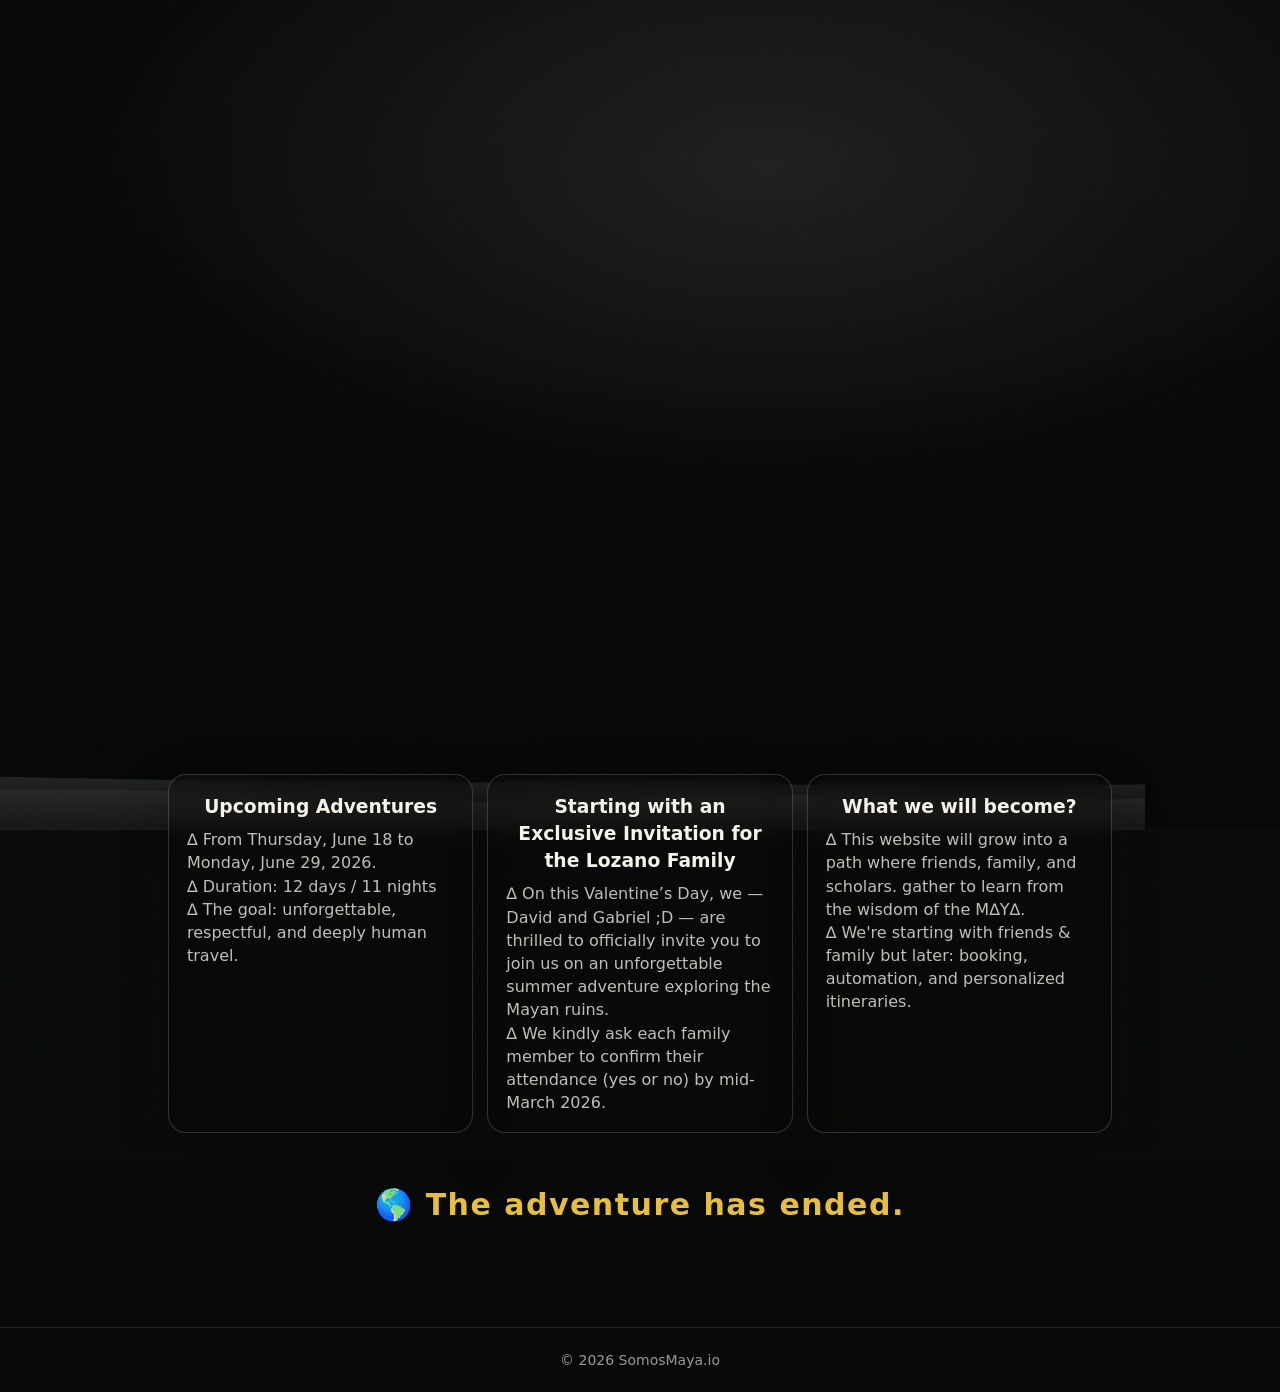
==== index.html @ 398464ed "Lighten hero image overlay" ====
<!doctype html>
<html lang="en">
<head>
  <meta charset="utf-8" />
  <meta name="viewport" content="width=device-width,initial-scale=1" />
  <title>Hola Familia</title>
  <meta name="description" content="Adventure Awaits! Travel. Culture. Play. Save the Date: June 18, 2026 - June 29, 2026" />
  <!-- Favicon -->
  <link rel="icon" type="image/png" sizes="64x64" href="assets/m2m2.png">
  <!-- Open Graph (WhatsApp uses these) -->
  <meta property="og:title" content="Hola Familia Lozano" />
  <meta property="og:description" content="Adventure Awaits! Travel. Culture. Play. Save the Date: June 18, 2026 – June 29, 2026" />
  <meta property="og:url" content="https://somosmaya.io/" />
  <meta property="og:type" content="website" />

  
  <style>
    :root{
      --bg: #070a08;
      --fg: #f4f2ea;
      --muted: rgba(244,242,234,.78);
      --line: rgba(244,242,234,.18);
      --card: rgba(0,0,0,.22);
      --shadow: 0 18px 60px rgba(0,0,0,.45);
    }

    * { box-sizing: border-box; }
    body {
      margin: 0;
      font-family: ui-sans-serif, system-ui, -apple-system, Segoe UI, Roboto, Arial;
      background: var(--bg);
      color: var(--fg);
      line-height: 1.45;
      overflow-x: hidden;
    }

    /* HERO */
    .hero {
      position: relative;
      min-height: 92vh;
      display: grid;
      place-items: center;
      padding: 44px 18px 90px;
      isolation: isolate;
    }

    /* Background image (replace later with your own) */
    .hero::before{
      content:"";
      position:absolute; inset:0;
      background:
        radial-gradient(1200px 600px at 60% 20%, rgba(255,255,255,.10), transparent 60%),
        linear-gradient(to bottom, rgba(0,0,0,.22), rgba(0,0,0,.34)),
        url("assets/calakmul.jpeg");
      background-size: cover;
      background-position: center;
      z-index: -3;
      filter: saturate(0.95) contrast(1.05);
    }

    /* Soft grain */
    .grain{
      position:absolute; inset:-40%;
      background-image: url("data:image/svg+xml,%3Csvg xmlns='http://www.w3.org/2000/svg' width='240' height='240'%3E%3Cfilter id='n'%3E%3CfeTurbulence type='fractalNoise' baseFrequency='.9' numOctaves='3' stitchTiles='stitch'/%3E%3C/filter%3E%3Crect width='240' height='240' filter='url(%23n)' opacity='.18'/%3E%3C/svg%3E");
      background-size: 240px 240px;
      opacity: .18;
      z-index: -1;
      pointer-events:none;
      mix-blend-mode: overlay;
      animation: drift 16s linear infinite;
    }
    @keyframes drift { from { transform: translate3d(0,0,0);} to { transform: translate3d(120px,80px,0);} }

    .wrap{
      width: min(980px, 100%);
      display: grid;
      gap: 18px;
      justify-items: center;
      text-align: center;
      padding: 28px 18px;
    }

    /* Logo placeholder */
    /*.logo{
      width: 120px;
      height: 120px;
      display: grid;
      place-items: center;
      background: transparent;
      border: none;
      box-shadow: none;
      border-radius: 0;
      overflow: visible;*/
    .logo{
      display: flex;
      justify-content: center;
      align-items: center;
      margin-bottom: 10px;
    }

    .logo img{
      width: 300px;
      height: auto;
      display: block;
    }
    
    .logo span{
      font-weight: 800;
      letter-spacing: .08em;
      font-size: 14px;
      color: var(--muted);
    }

    h1{
      margin: 0;
      font-size: clamp(88px, 12vw, 136px);
      letter-spacing: -0.02em;
      color: #FF3B81;
    }

    .sub{
      margin: 0;
      font-size: clamp(16px, 2.2vw, 20px);
      color: var(--muted);
      max-width: 46ch;
    }

    .ctaRow{
      display: flex;
      gap: 12px;
      margin-top: 10px;
      flex-wrap: wrap;
      justify-content: center;
    }

    .btn{
      display: inline-flex;
      align-items: center;
      justify-content: center;
      gap: 10px;
      padding: 12px 16px;
      border-radius: 14px;
      text-decoration: none;
      border: 1px solid var(--line);
      background: rgba(0,0,0,.28);
      color: var(--fg);
      backdrop-filter: blur(10px);
      transition: transform .15s ease, background .15s ease, border-color .15s ease;
    }
    .btn:hover{ transform: translateY(-2px); background: rgba(0,0,0,.38); border-color: rgba(244,242,234,.28); }

    .btnPrimary{
      background: rgba(244,242,234,.92);
      color: #101010;
      border-color: rgba(244,242,234,.92);
      font-weight: 700;
    }
    .btnPrimary:hover{ background: rgba(244,242,234,1); }

    /* CONTENT */
    .section{
      width: min(980px, 100%);
      margin: -54px auto 0;
      padding: 0 18px 70px;
      position: relative;
      z-index: 1;
    }

    .grid{
      display: grid;
      grid-template-columns: repeat(3, minmax(0,1fr));
      gap: 14px;
    }
    @media (max-width: 860px){
      .grid{ grid-template-columns: 1fr; }
      .section{ margin-top: -28px; }
    }

    .card{
      border: 1px solid var(--line);
      background: var(--card);
      border-radius: 18px;
      padding: 18px;
      box-shadow: 0 18px 50px rgba(0,0,0,.28);
      backdrop-filter: blur(10px);
    }
    .card h3{ 
      margin: 0 0 8px; 
      text-align: center;
    }
    .card p{ margin: 0; color: var(--muted); }



    .countdownWrapper{
      margin-top: 50px;
      text-align: center;
    }
    
    .countdown{
      font-size: clamp(22px, 3vw, 30px);
      font-weight: 700;
      color: #E7BE42;
      letter-spacing: .05em;
    }

            
    footer{
      border-top: 1px solid rgba(244,242,234,.10);
      color: rgba(244,242,234,.62);
      padding: 22px 18px;
      text-align: center;
      font-size: 14px;
    }

    /* Organic animated SVG "wind/river" */
    .waves{
      position:absolute;
      left:0; right:0;
      bottom:-2px;
      height: 210px;
      z-index: -2;
      opacity: .55;
      filter: drop-shadow(0 30px 60px rgba(0,0,0,.55));
      pointer-events:none;
    }
  </style>
</head>

<body>
  <main class="hero">
    <div class="grain"></div>

    <!-- Organic animated waves -->
    <svg class="waves" viewBox="0 0 1200 220" preserveAspectRatio="none" aria-hidden="true">
      <defs>
        <linearGradient id="g" x1="0" x2="0" y1="0" y2="1">
          <stop offset="0" stop-color="rgba(244,242,234,0.22)"></stop>
          <stop offset="1" stop-color="rgba(244,242,234,0.02)"></stop>
        </linearGradient>
      </defs>

      <path fill="url(#g)">
        <animate attributeName="d" dur="10s" repeatCount="indefinite"
          values="
          M0,160 C200,130 320,210 520,170 C720,130 880,220 1200,170 L1200,220 L0,220 Z;
          M0,170 C240,220 340,120 560,170 C760,220 900,120 1200,175 L1200,220 L0,220 Z;
          M0,160 C200,130 320,210 520,170 C720,130 880,220 1200,170 L1200,220 L0,220 Z
          " />
      </path>

      <path fill="rgba(244,242,234,0.10)">
        <animate attributeName="d" dur="14s" repeatCount="indefinite"
          values="
          M0,175 C260,145 380,230 600,185 C820,140 980,220 1200,185 L1200,220 L0,220 Z;
          M0,185 C220,235 420,140 650,190 C880,240 980,150 1200,190 L1200,220 L0,220 Z;
          M0,175 C260,145 380,230 600,185 C820,140 980,220 1200,185 L1200,220 L0,220 Z
          " />
      </path>
    </svg>

  </main>

  <section class="section" id="coming">
  
    <!-- opens .gri d -->
    <div class="grid">
      
      <div class="card">
        <h3>Upcoming Adventures</h3>
        <p>  ∆ From Thursday, June 18 to Monday, June 29, 2026. </p>
        <p>  ∆ Duration: 12 days / 11 nights </p>
        <p>  ∆ The goal: unforgettable, respectful, and deeply human travel.</p>
      </div>
      
      <div class="card">
        <h3> Starting with an Exclusive Invitation for the Lozano Family</h3>
        <p>  ∆ On this Valentine’s Day, we — David and Gabriel ;D — are thrilled to officially invite you to join us on an unforgettable summer adventure exploring the Mayan ruins. </p>
        <p> </p>
        <p>  ∆ We kindly ask each family member to confirm their attendance (yes or no) by mid-March 2026.</p>
      </div>
      
      <div class="card">
        <h3>What we will become?</h3>
        <p>  ∆ This website will grow into a path where friends, family, and scholars. 
         gather to learn from the wisdom of the M∆Y∆. </p>
        <p>  ∆ We're starting with friends & family but later: booking, automation, 
          and personalized itineraries.</p>
      </div>
    
    </div>
    <!-- closes .gri d -->
    
    <div class="countdownWrapper">
      <p id="countdown" class="countdown"></p>
    </div>
    
  </section>

  <footer>
    © <span id="y"></span> SomosMaya.io
  </footer>
<!-- v1
  <script>
    document.getElementById("y").textContent = new Date().getFullYear();
  </script>
  -->
  <script>
    // Footer year
    document.getElementById("y").textContent = new Date().getFullYear();
  
    // Countdown
    const targetDate = new Date("June 18, 2026 00:00:00").getTime();
    const countdownEl = document.getElementById("countdown");
  
    function updateCountdown() {
      const now = new Date().getTime();
      const difference = targetDate - now;
  
      const days = Math.ceil(difference / (1000 * 60 * 60 * 24));
  
      if (days > 0) {
        countdownEl.textContent = `⏳ ${days} days until June 18, 2026 ⏳`;
      } else {
        countdownEl.textContent = "🌎 The adventure has ended.";
      }
    }
  
    updateCountdown();
    setInterval(updateCountdown, 86400000);
  </script>


  
</body>
</html>
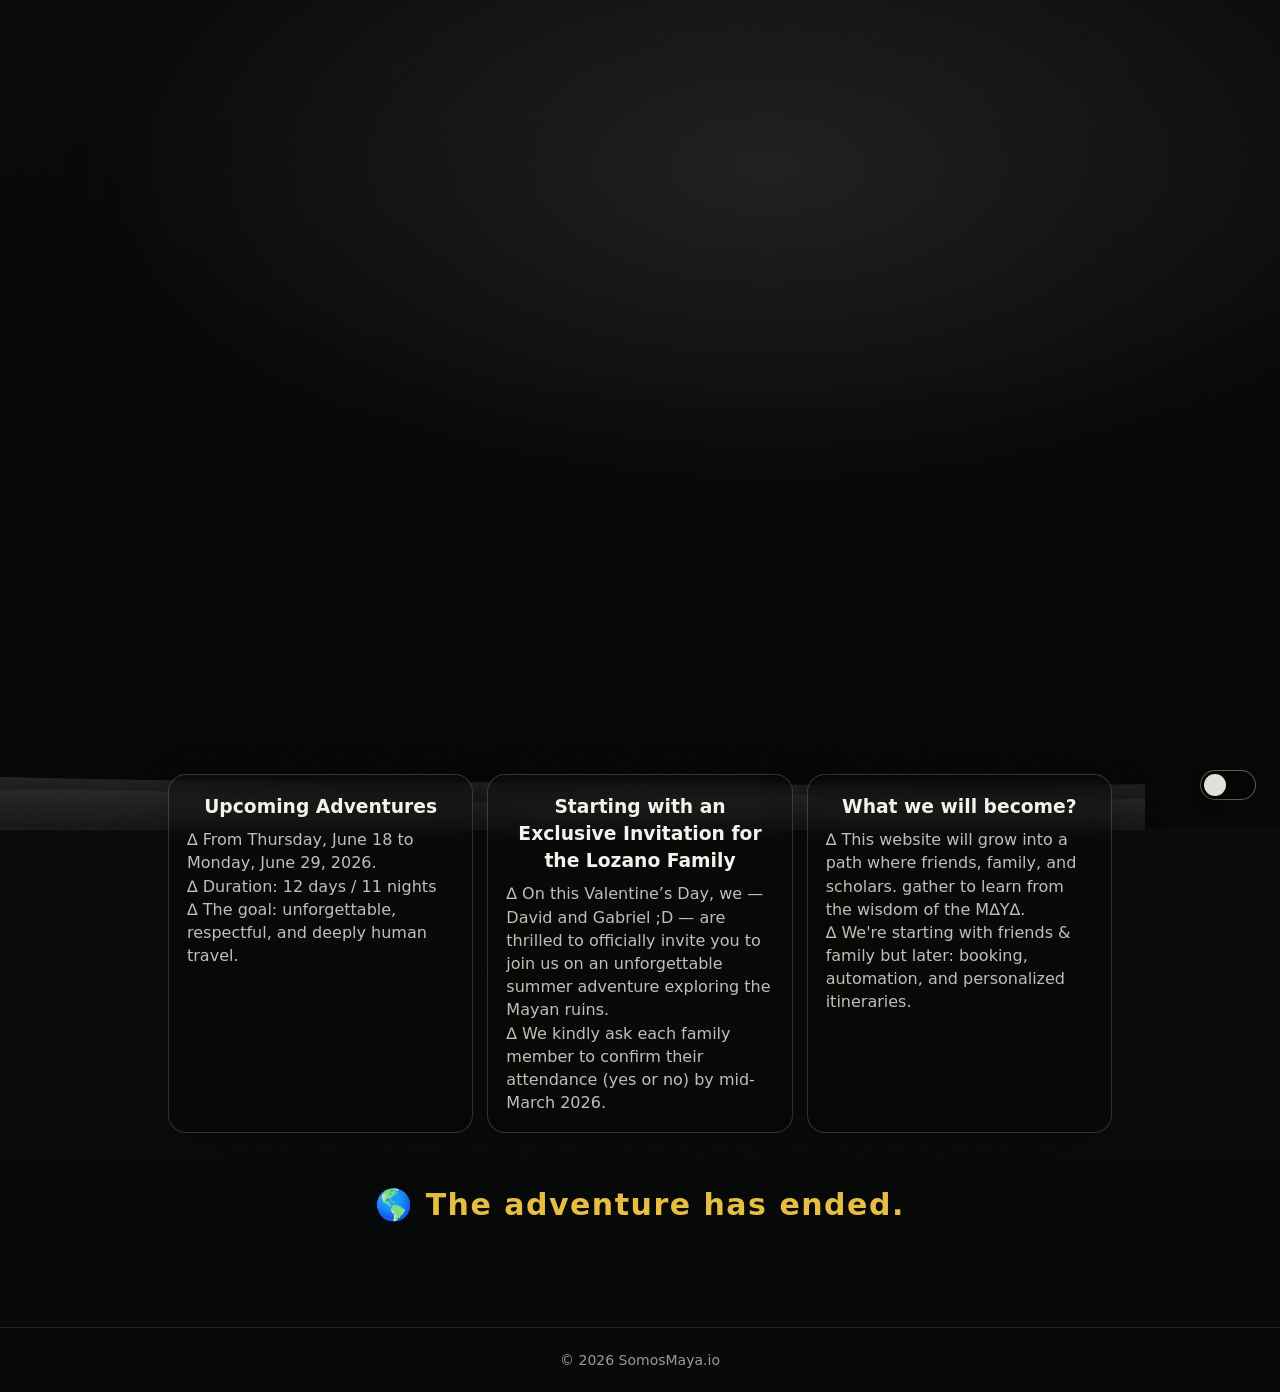
==== commit 539fd8c1: "Add Edzna hero image toggle" ====
--- a/index.html
+++ b/index.html
@@ -56,6 +56,15 @@
       background-position: center;
       z-index: -3;
       filter: saturate(0.95) contrast(1.05);
+    }
+
+    .hero.is-edzna::before{
+      background:
+        radial-gradient(1200px 600px at 60% 20%, rgba(255,255,255,.10), transparent 60%),
+        linear-gradient(to bottom, rgba(0,0,0,.22), rgba(0,0,0,.34)),
+        url("assets/edzna.JPG");
+      background-size: cover;
+      background-position: center;
     }
 
     /* Soft grain */
@@ -157,6 +166,42 @@
     }
     .btnPrimary:hover{ background: rgba(244,242,234,1); }
 
+    .heroToggle{
+      position: absolute;
+      right: 24px;
+      bottom: 28px;
+      width: 56px;
+      height: 30px;
+      padding: 3px;
+      border: 1px solid rgba(244,242,234,.38);
+      border-radius: 999px;
+      background: rgba(0,0,0,.34);
+      backdrop-filter: blur(10px);
+      cursor: pointer;
+      z-index: 2;
+    }
+
+    .heroToggle::before{
+      content: "";
+      display: block;
+      width: 22px;
+      height: 22px;
+      border-radius: 999px;
+      background: rgba(244,242,234,.92);
+      box-shadow: 0 5px 18px rgba(0,0,0,.32);
+      transition: transform .22s ease, background .22s ease;
+    }
+
+    .heroToggle[aria-pressed="true"]::before{
+      transform: translateX(26px);
+      background: #E7BE42;
+    }
+
+    .heroToggle:hover{
+      border-color: rgba(244,242,234,.62);
+      background: rgba(0,0,0,.44);
+    }
+
     /* CONTENT */
     .section{
       width: min(980px, 100%);
@@ -174,6 +219,7 @@
     @media (max-width: 860px){
       .grid{ grid-template-columns: 1fr; }
       .section{ margin-top: -28px; }
+      .heroToggle{ right: 18px; bottom: 22px; }
     }
 
     .card{
@@ -258,6 +304,8 @@
           " />
       </path>
     </svg>
+
+    <button class="heroToggle" type="button" aria-label="Show next hero image" aria-pressed="false"></button>
 
   </main>
 
@@ -308,6 +356,19 @@
   <script>
     // Footer year
     document.getElementById("y").textContent = new Date().getFullYear();
+
+    // Hero image switcher
+    const heroEl = document.querySelector(".hero");
+    const heroToggle = document.querySelector(".heroToggle");
+    const edznaPreload = new Image();
+    edznaPreload.src = "assets/edzna.JPG";
+
+    if (heroEl && heroToggle) {
+      heroToggle.addEventListener("click", () => {
+        const showingEdzna = heroEl.classList.toggle("is-edzna");
+        heroToggle.setAttribute("aria-pressed", String(showingEdzna));
+      });
+    }
   
     // Countdown
     const targetDate = new Date("June 18, 2026 00:00:00").getTime();
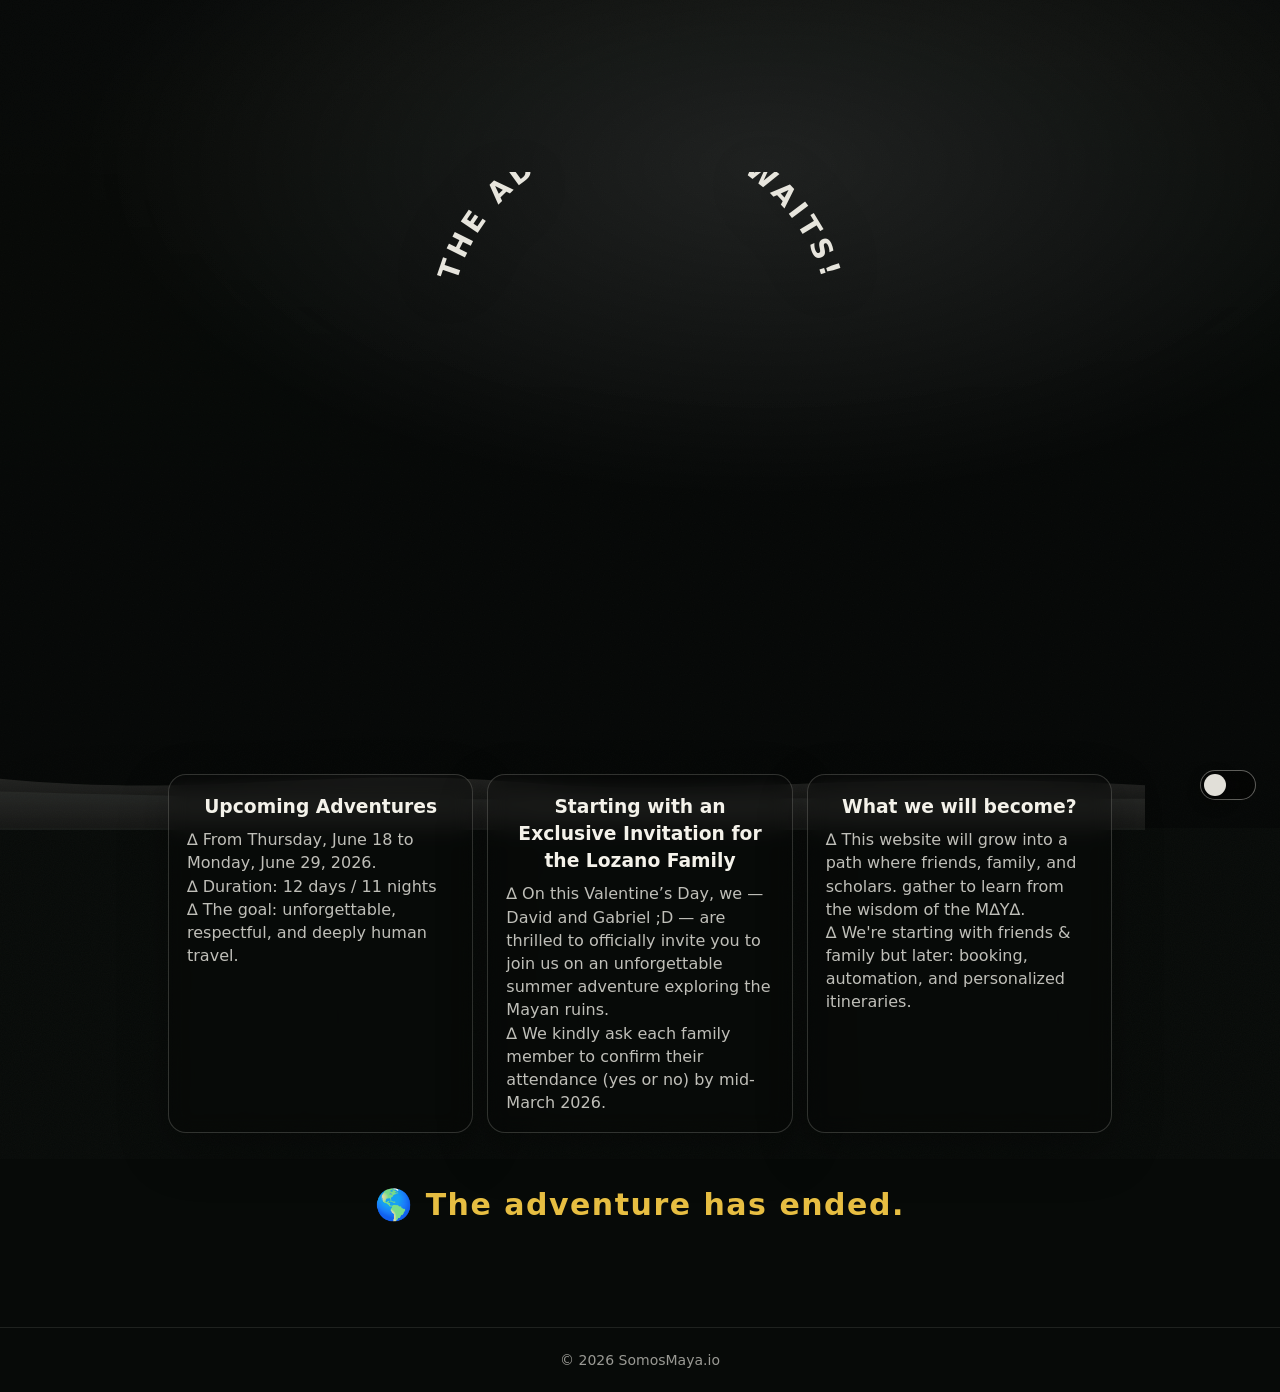
==== commit 1956695b: "Add curved adventure text to hero" ====
--- a/index.html
+++ b/index.html
@@ -202,6 +202,26 @@
       background: rgba(0,0,0,.44);
     }
 
+    .heroArc{
+      position: absolute;
+      left: 50%;
+      top: 34%;
+      width: min(520px, 82vw);
+      height: auto;
+      transform: translate(-50%, -50%);
+      z-index: 1;
+      pointer-events: none;
+      filter: drop-shadow(0 8px 24px rgba(0,0,0,.42));
+    }
+
+    .heroArc text{
+      fill: rgba(244,242,234,.94);
+      font-size: 28px;
+      font-weight: 800;
+      letter-spacing: .15em;
+      text-transform: uppercase;
+    }
+
     /* CONTENT */
     .section{
       width: min(980px, 100%);
@@ -220,6 +240,8 @@
       .grid{ grid-template-columns: 1fr; }
       .section{ margin-top: -28px; }
       .heroToggle{ right: 18px; bottom: 22px; }
+      .heroArc{ top: 32%; width: min(420px, 88vw); }
+      .heroArc text{ font-size: 24px; letter-spacing: .12em; }
     }
 
     .card{
@@ -303,6 +325,17 @@
           M0,175 C260,145 380,230 600,185 C820,140 980,220 1200,185 L1200,220 L0,220 Z
           " />
       </path>
+    </svg>
+
+    <svg class="heroArc" viewBox="0 0 520 220" aria-hidden="true">
+      <defs>
+        <path id="adventureArc" d="M70 160 A190 190 0 0 1 450 160"></path>
+      </defs>
+      <text>
+        <textPath href="#adventureArc" startOffset="50%" text-anchor="middle">
+          The adventure awaits!
+        </textPath>
+      </text>
     </svg>
 
     <button class="heroToggle" type="button" aria-label="Show next hero image" aria-pressed="false"></button>
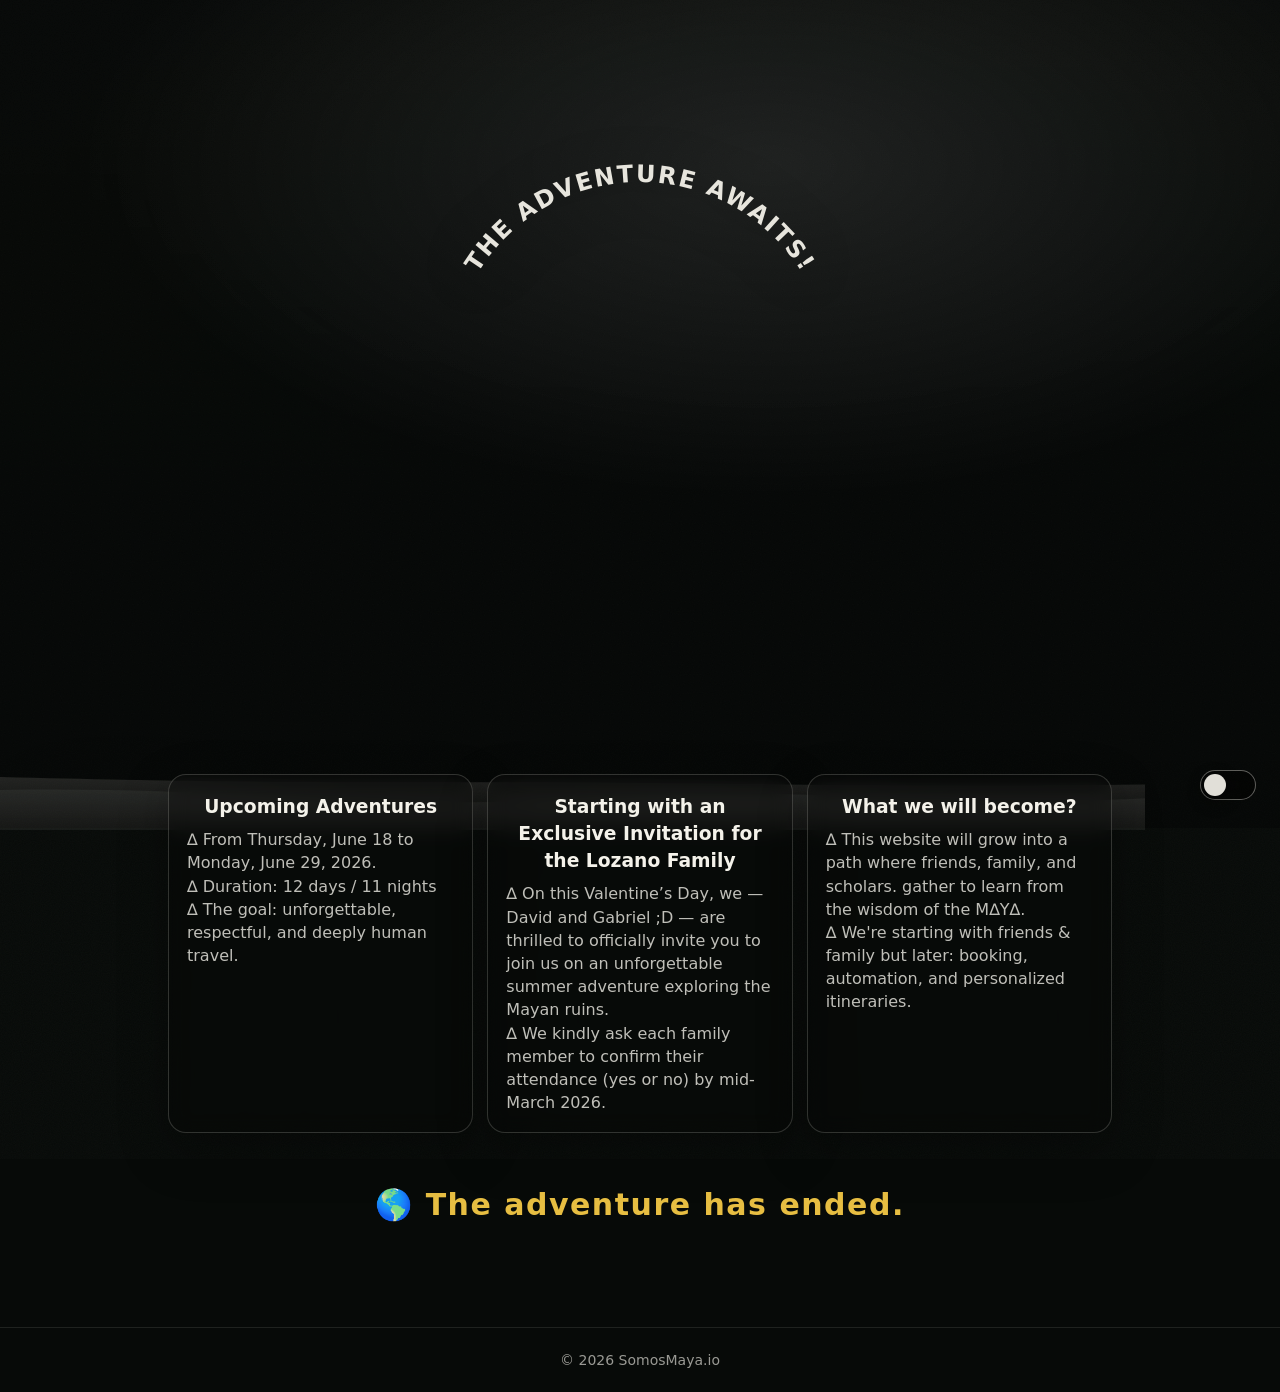
==== commit b86ff983: "Fix clipped hero arc text" ====
--- a/index.html
+++ b/index.html
@@ -216,9 +216,9 @@
 
     .heroArc text{
       fill: rgba(244,242,234,.94);
-      font-size: 28px;
+      font-size: 24px;
       font-weight: 800;
-      letter-spacing: .15em;
+      letter-spacing: .08em;
       text-transform: uppercase;
     }
 
@@ -241,7 +241,7 @@
       .section{ margin-top: -28px; }
       .heroToggle{ right: 18px; bottom: 22px; }
       .heroArc{ top: 32%; width: min(420px, 88vw); }
-      .heroArc text{ font-size: 24px; letter-spacing: .12em; }
+      .heroArc text{ font-size: 21px; letter-spacing: .06em; }
     }
 
     .card{
@@ -327,9 +327,9 @@
       </path>
     </svg>
 
-    <svg class="heroArc" viewBox="0 0 520 220" aria-hidden="true">
+    <svg class="heroArc" viewBox="0 0 520 320" aria-hidden="true">
       <defs>
-        <path id="adventureArc" d="M70 160 A190 190 0 0 1 450 160"></path>
+        <path id="adventureArc" d="M70 250 A190 190 0 0 1 450 250"></path>
       </defs>
       <text>
         <textPath href="#adventureArc" startOffset="50%" text-anchor="middle">
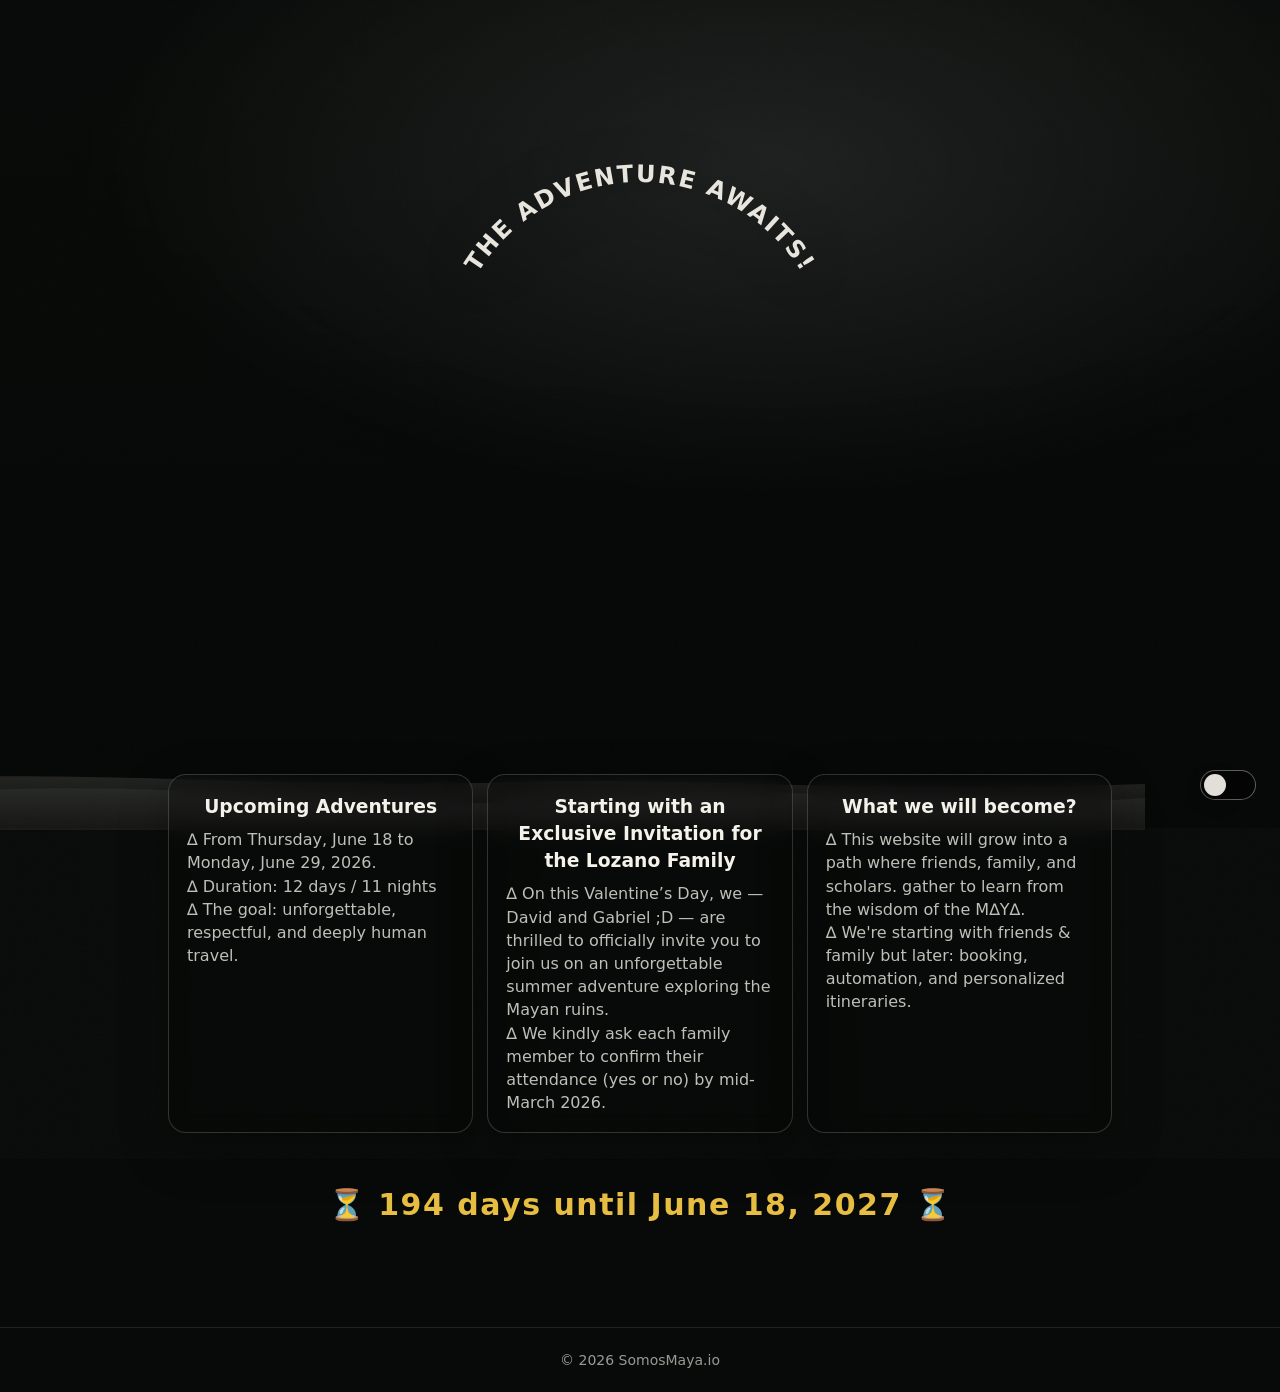
==== commit db85281d: "Restart adventure countdown" ====
--- a/index.html
+++ b/index.html
@@ -404,7 +404,14 @@
     }
   
     // Countdown
-    const targetDate = new Date("June 18, 2026 00:00:00").getTime();
+    const now = new Date();
+    const nextAdventure = new Date(now.getFullYear(), 5, 18);
+
+    if (nextAdventure <= now) {
+      nextAdventure.setFullYear(now.getFullYear() + 1);
+    }
+
+    const targetDate = nextAdventure.getTime();
     const countdownEl = document.getElementById("countdown");
   
     function updateCountdown() {
@@ -414,9 +421,9 @@
       const days = Math.ceil(difference / (1000 * 60 * 60 * 24));
   
       if (days > 0) {
-        countdownEl.textContent = `⏳ ${days} days until June 18, 2026 ⏳`;
+        countdownEl.textContent = `⏳ ${days} days until June 18, ${nextAdventure.getFullYear()} ⏳`;
       } else {
-        countdownEl.textContent = "🌎 The adventure has ended.";
+        countdownEl.textContent = "🌎 The adventure awaits...";
       }
     }
   
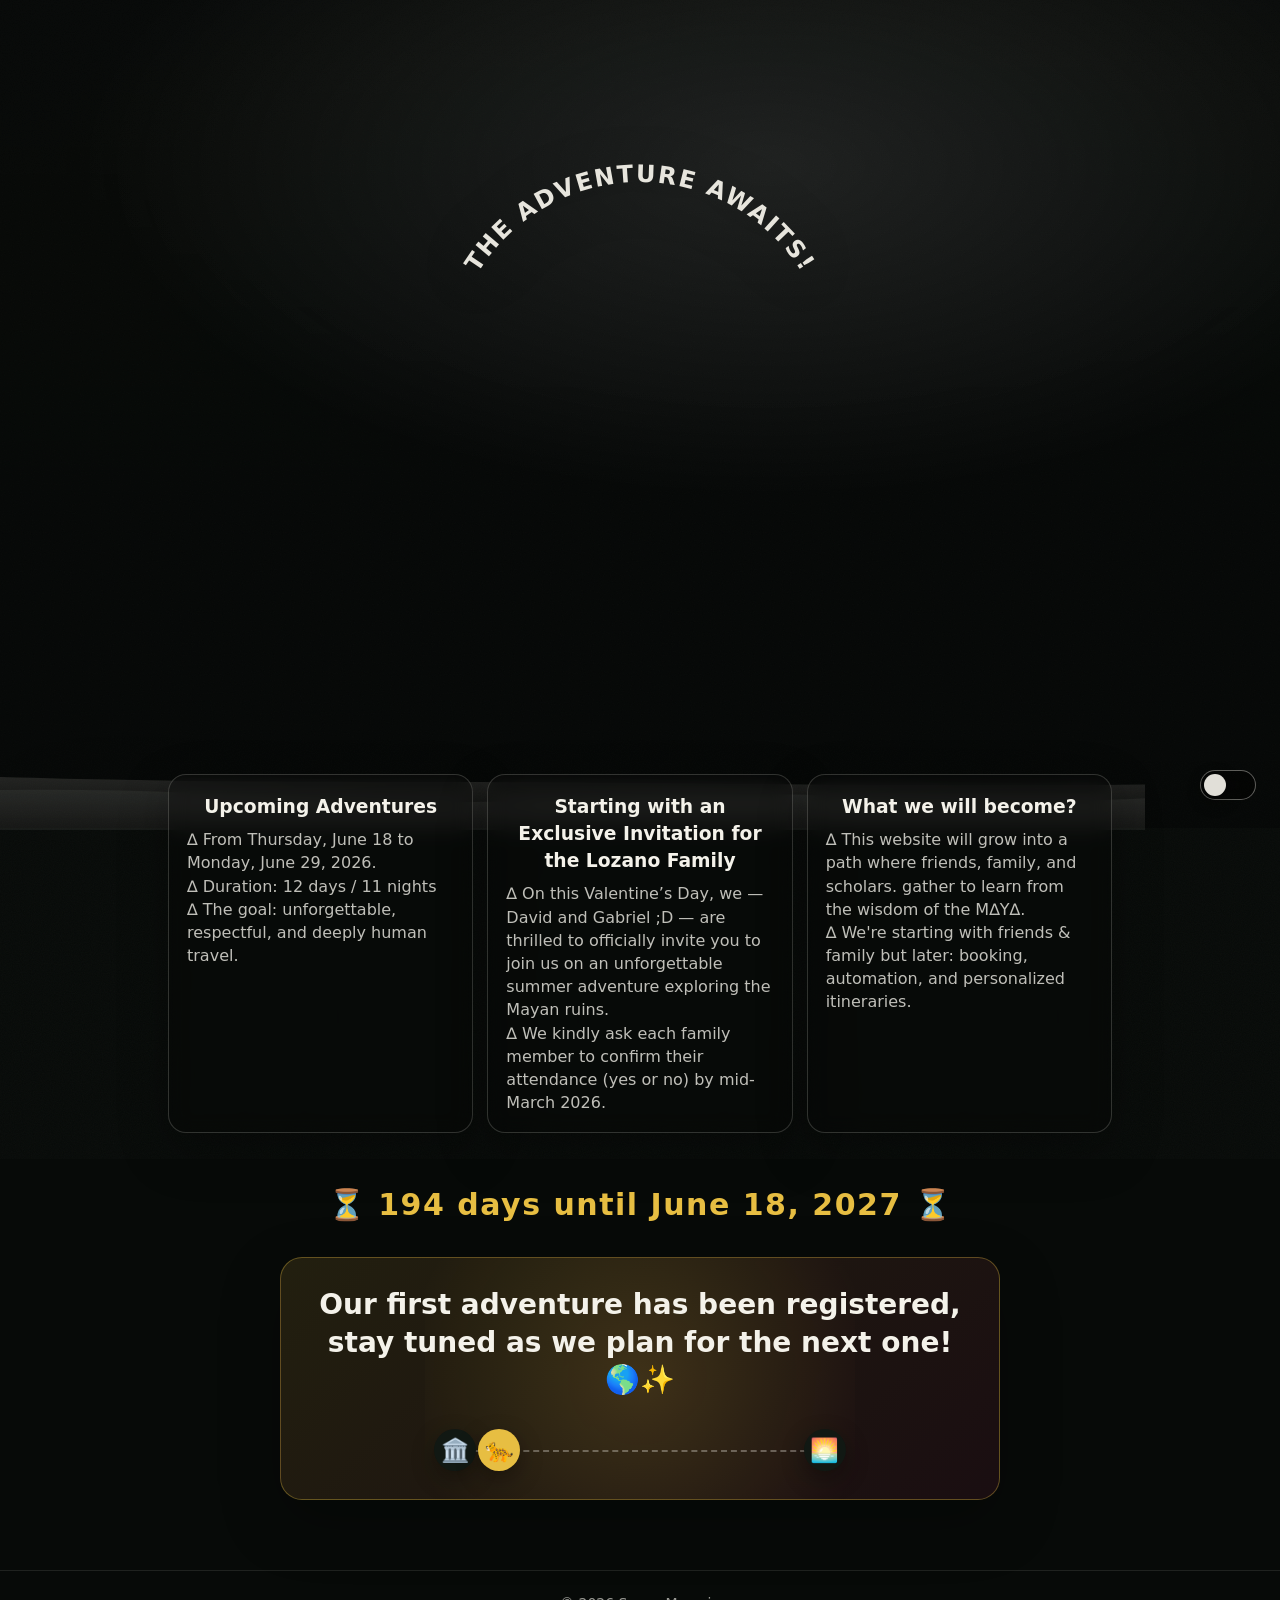
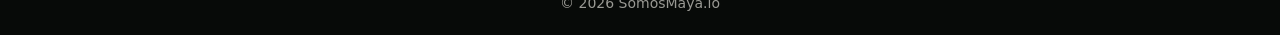
==== commit 665211e4: "Add next adventure announcement" ====
--- a/index.html
+++ b/index.html
@@ -270,6 +270,94 @@
       font-weight: 700;
       color: #E7BE42;
       letter-spacing: .05em;
+    }
+
+    .adventureUpdate{
+      position: relative;
+      width: min(720px, 100%);
+      margin: 28px auto 0;
+      padding: 28px 24px 20px;
+      overflow: hidden;
+      text-align: center;
+      border: 1px solid rgba(231,190,66,.34);
+      border-radius: 22px;
+      background: linear-gradient(135deg, rgba(231,190,66,.12), rgba(255,59,129,.08));
+      box-shadow: 0 22px 60px rgba(0,0,0,.26);
+    }
+
+    .adventureUpdate::before{
+      content: "";
+      position: absolute;
+      inset: -80% 20%;
+      background: radial-gradient(circle, rgba(231,190,66,.16), transparent 62%);
+      animation: updateGlow 4s ease-in-out infinite;
+      pointer-events: none;
+    }
+
+    .adventureUpdate p{
+      position: relative;
+      margin: 0 auto;
+      max-width: 34ch;
+      font-size: clamp(20px, 3vw, 28px);
+      font-weight: 750;
+      line-height: 1.35;
+    }
+
+    .journeyTrail{
+      position: relative;
+      width: min(440px, 90%);
+      height: 58px;
+      margin: 22px auto 0;
+    }
+
+    .journeyTrail::before{
+      content: "";
+      position: absolute;
+      left: 10%;
+      right: 10%;
+      top: 50%;
+      border-top: 2px dashed rgba(244,242,234,.32);
+    }
+
+    .trailStop,
+    .trailTraveler{
+      position: absolute;
+      top: 50%;
+      display: grid;
+      place-items: center;
+      width: 42px;
+      height: 42px;
+      border-radius: 50%;
+      background: #111813;
+      box-shadow: 0 8px 22px rgba(0,0,0,.34);
+      transform: translate(-50%, -50%);
+      font-size: 23px;
+    }
+
+    .trailStop:first-child{ left: 8%; }
+    .trailStop:last-child{ left: 92%; }
+
+    .trailTraveler{
+      left: 18%;
+      z-index: 1;
+      background: #E7BE42;
+      animation: journeyAcross 5.5s ease-in-out infinite;
+    }
+
+    @keyframes journeyAcross{
+      0%, 100%{ left: 18%; transform: translate(-50%, -50%) rotate(-8deg); }
+      50%{ left: 82%; transform: translate(-50%, -62%) rotate(8deg); }
+    }
+
+    @keyframes updateGlow{
+      0%, 100%{ opacity: .45; transform: scale(.9); }
+      50%{ opacity: 1; transform: scale(1.12); }
+    }
+
+    @media (prefers-reduced-motion: reduce){
+      .adventureUpdate::before,
+      .trailTraveler{ animation: none; }
+      .trailTraveler{ left: 50%; }
     }
 
             
@@ -375,6 +463,15 @@
     <div class="countdownWrapper">
       <p id="countdown" class="countdown"></p>
     </div>
+
+    <div class="adventureUpdate">
+      <p>Our first adventure has been registered, stay tuned as we plan for the next one! 🌎✨</p>
+      <div class="journeyTrail" aria-hidden="true">
+        <span class="trailStop">🏛️</span>
+        <span class="trailTraveler">🐆</span>
+        <span class="trailStop">🌅</span>
+      </div>
+    </div>
     
   </section>
 
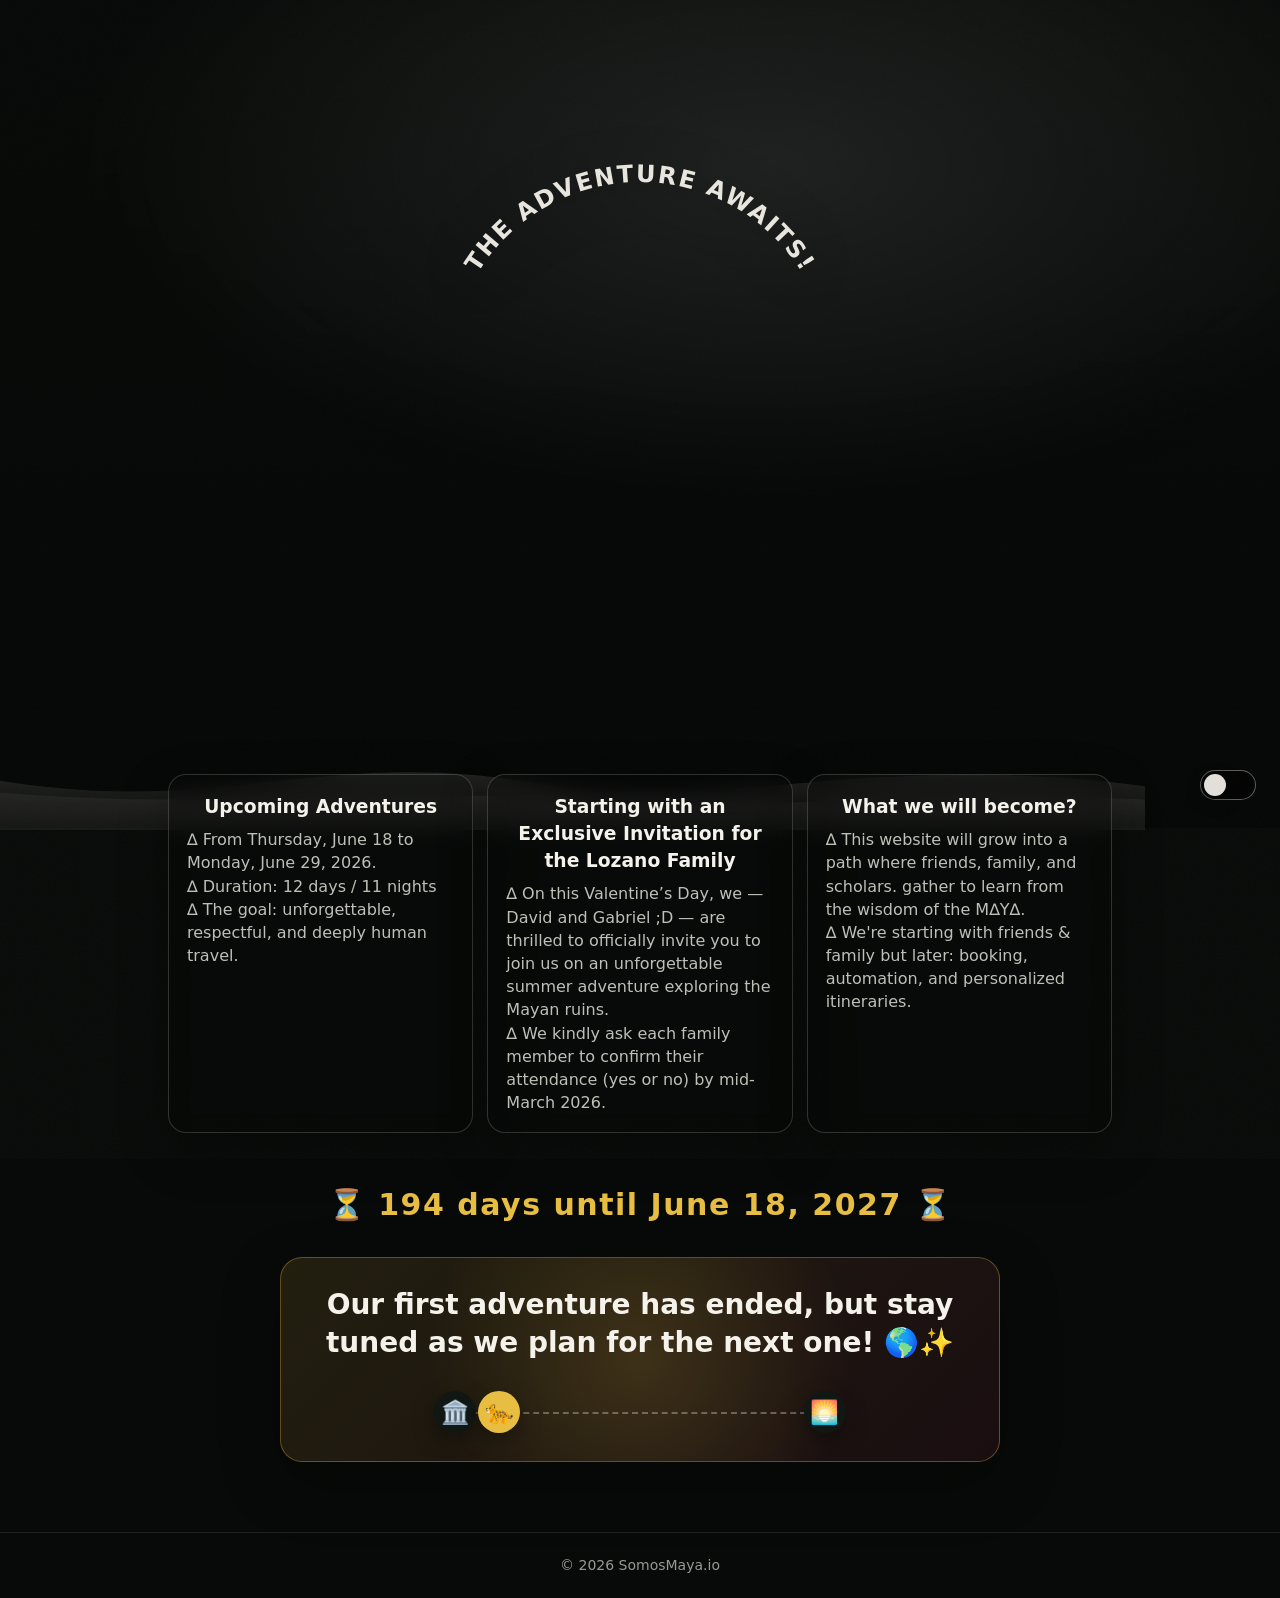
==== commit 7cef2397: "Update adventure announcement wording" ====
--- a/index.html
+++ b/index.html
@@ -465,7 +465,7 @@
     </div>
 
     <div class="adventureUpdate">
-      <p>Our first adventure has been registered, stay tuned as we plan for the next one! 🌎✨</p>
+      <p>Our first adventure has ended, but stay tuned as we plan for the next one! 🌎✨</p>
       <div class="journeyTrail" aria-hidden="true">
         <span class="trailStop">🏛️</span>
         <span class="trailTraveler">🐆</span>
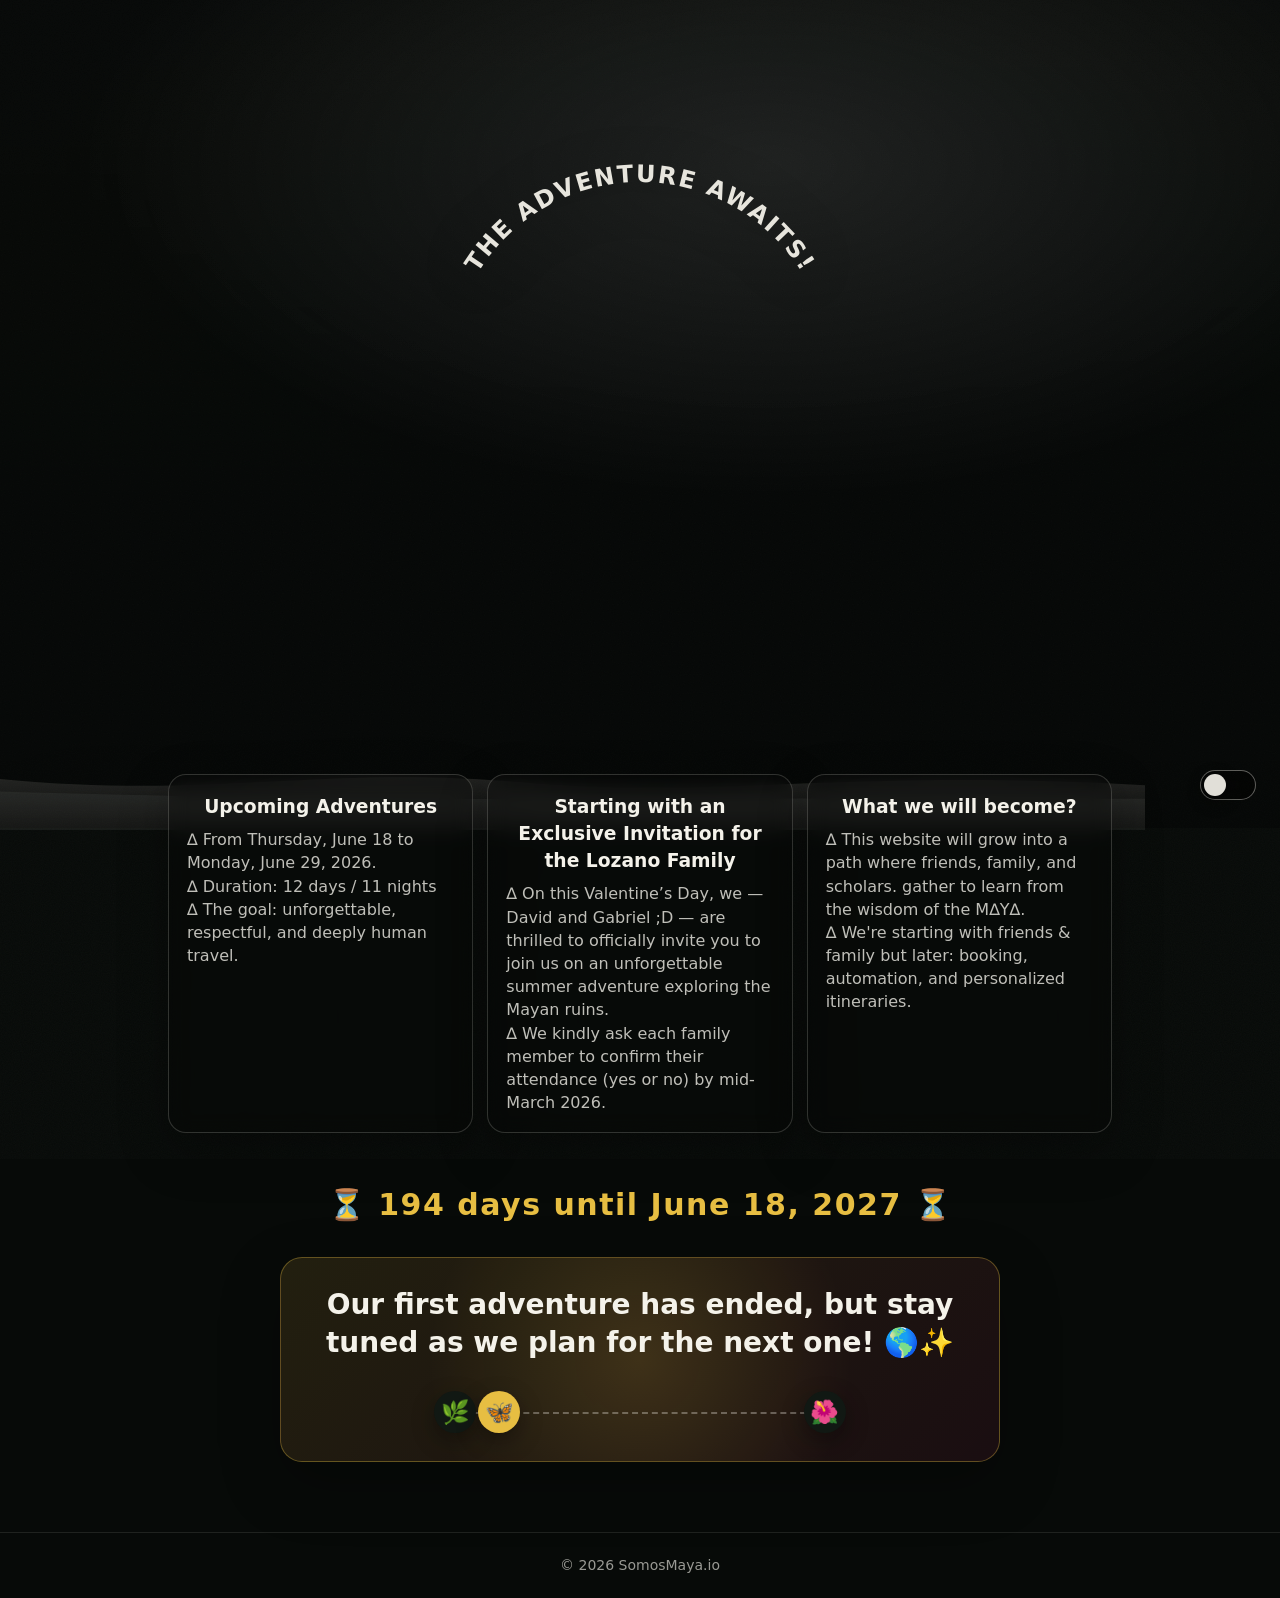
==== commit 32bf0726: "Refresh journey animation emojis" ====
--- a/index.html
+++ b/index.html
@@ -467,9 +467,9 @@
     <div class="adventureUpdate">
       <p>Our first adventure has ended, but stay tuned as we plan for the next one! 🌎✨</p>
       <div class="journeyTrail" aria-hidden="true">
-        <span class="trailStop">🏛️</span>
-        <span class="trailTraveler">🐆</span>
-        <span class="trailStop">🌅</span>
+        <span class="trailStop">🌿</span>
+        <span class="trailTraveler">🦋</span>
+        <span class="trailStop">🌺</span>
       </div>
     </div>
     
